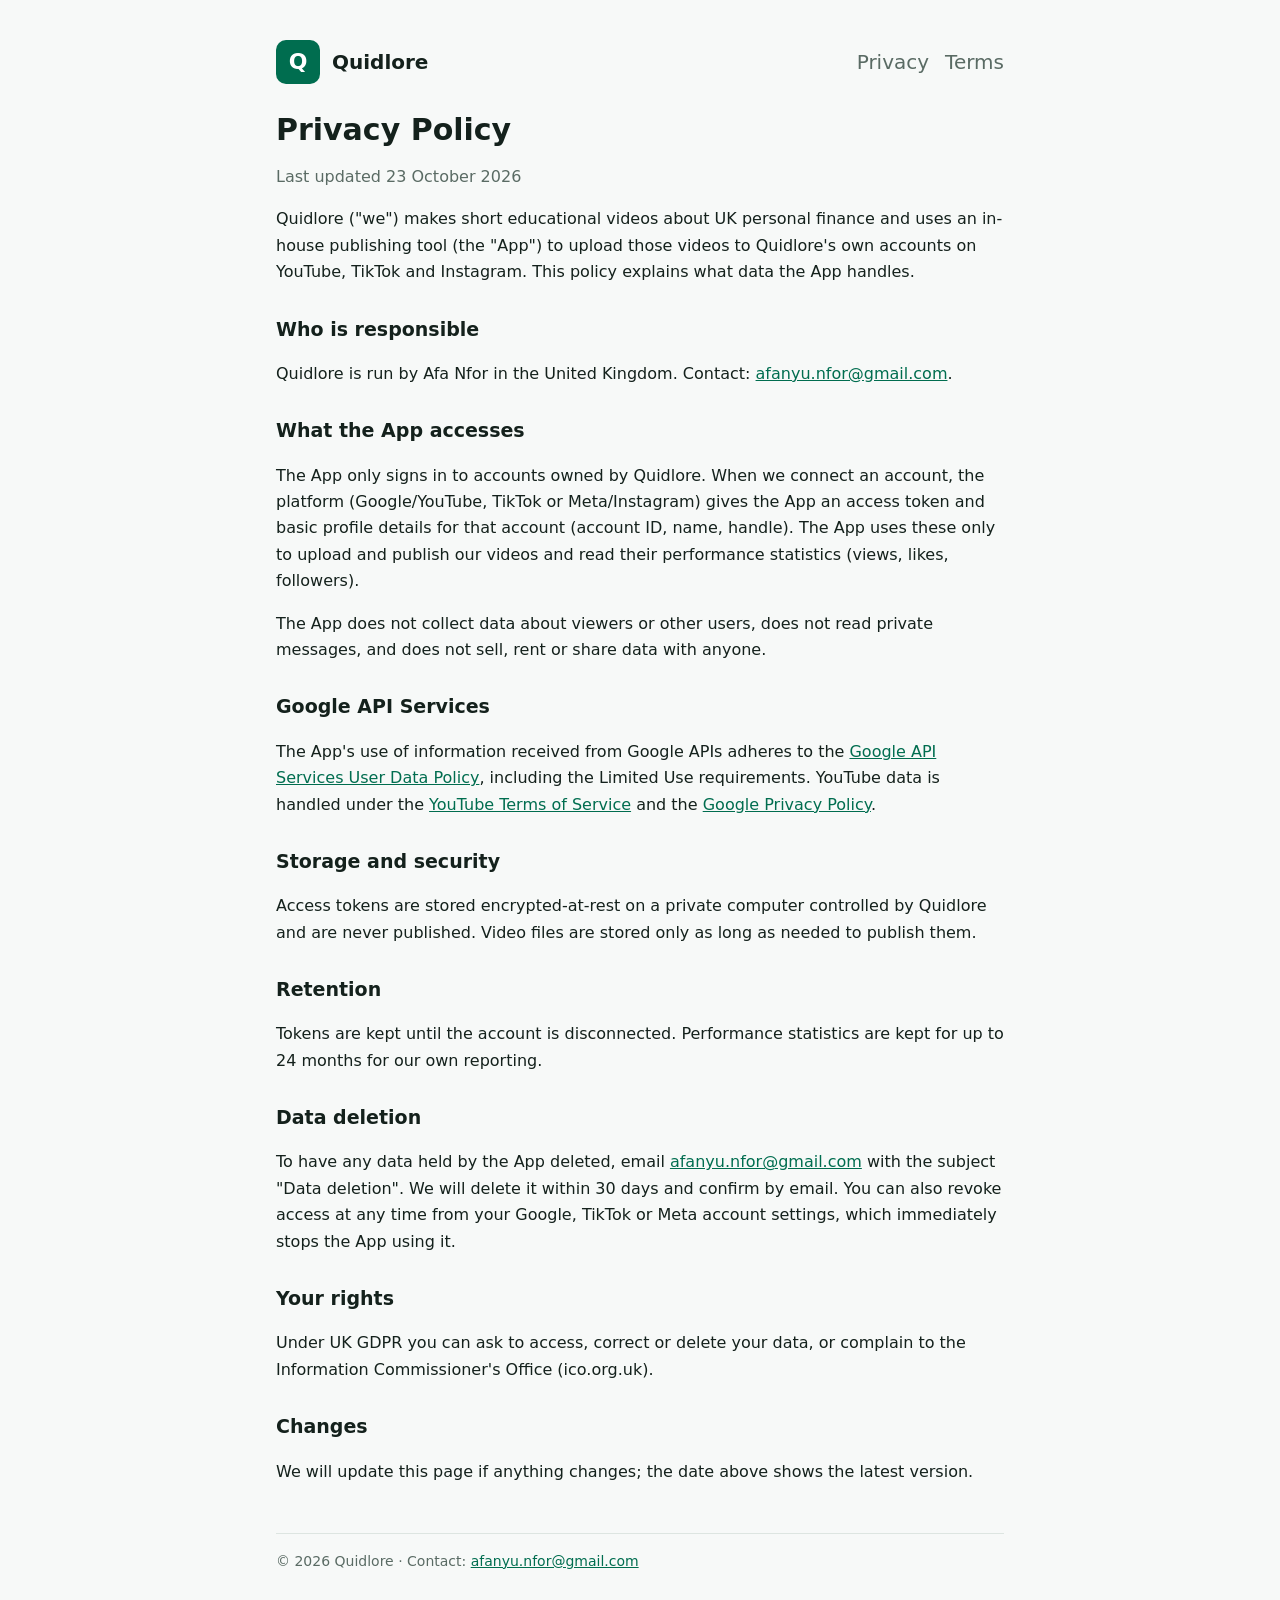
==== privacy.html @ f1fec98b "Add files via upload" ====
<!doctype html><html lang="en-GB"><head><meta charset="utf-8"><meta name="viewport" content="width=device-width,initial-scale=1"><title>Privacy Policy – Quidlore</title><link rel="stylesheet" href="style.css"></head><body><main><header><div class="logo">Q</div><a href="./">Quidlore</a><nav><a href="privacy.html">Privacy</a><a href="terms.html">Terms</a></nav></header>
<h1>Privacy Policy</h1><p class="muted">Last updated 23 October 2026</p>
<p>Quidlore ("we") makes short educational videos about UK personal finance and uses an in-house publishing tool (the "App") to upload those videos to Quidlore's own accounts on YouTube, TikTok and Instagram. This policy explains what data the App handles.</p>
<h2>Who is responsible</h2><p>Quidlore is run by Afa Nfor in the United Kingdom. Contact: <a href="mailto:afanyu.nfor@gmail.com">afanyu.nfor@gmail.com</a>.</p>
<h2>What the App accesses</h2>
<p>The App only signs in to accounts owned by Quidlore. When we connect an account, the platform (Google/YouTube, TikTok or Meta/Instagram) gives the App an access token and basic profile details for that account (account ID, name, handle). The App uses these only to upload and publish our videos and read their performance statistics (views, likes, followers).</p>
<p>The App does not collect data about viewers or other users, does not read private messages, and does not sell, rent or share data with anyone.</p>
<h2>Google API Services</h2><p>The App's use of information received from Google APIs adheres to the <a href="https://developers.google.com/terms/api-services-user-data-policy">Google API Services User Data Policy</a>, including the Limited Use requirements. YouTube data is handled under the <a href="https://www.youtube.com/t/terms">YouTube Terms of Service</a> and the <a href="https://policies.google.com/privacy">Google Privacy Policy</a>.</p>
<h2>Storage and security</h2><p>Access tokens are stored encrypted-at-rest on a private computer controlled by Quidlore and are never published. Video files are stored only as long as needed to publish them.</p>
<h2>Retention</h2><p>Tokens are kept until the account is disconnected. Performance statistics are kept for up to 24 months for our own reporting.</p>
<h2 id="deletion">Data deletion</h2><p>To have any data held by the App deleted, email <a href="mailto:afanyu.nfor@gmail.com">afanyu.nfor@gmail.com</a> with the subject "Data deletion". We will delete it within 30 days and confirm by email. You can also revoke access at any time from your Google, TikTok or Meta account settings, which immediately stops the App using it.</p>
<h2>Your rights</h2><p>Under UK GDPR you can ask to access, correct or delete your data, or complain to the Information Commissioner's Office (ico.org.uk).</p>
<h2>Changes</h2><p>We will update this page if anything changes; the date above shows the latest version.</p>
<footer>© 2026 Quidlore · Contact: <a href="mailto:afanyu.nfor@gmail.com">afanyu.nfor@gmail.com</a></footer></main></body></html>
---- style.css ----
:root{--bg:#f7f9f8;--fg:#14211c;--muted:#5a6b64;--accent:#006d4f;--card:#fff;--line:#dde5e1}
@media (prefers-color-scheme:dark){:root{--bg:#0f1714;--fg:#e6efeb;--muted:#9fb2aa;--accent:#3fbf8f;--card:#16211d;--line:#24332d}}
*{box-sizing:border-box}body{margin:0;background:var(--bg);color:var(--fg);font:16px/1.65 system-ui,-apple-system,"Segoe UI",Roboto,sans-serif}
main{max-width:760px;margin:0 auto;padding:40px 16px 64px}header{display:flex;align-items:center;gap:12px;margin-bottom:28px}
.logo{width:44px;height:44px;border-radius:10px;background:var(--accent);color:#fff;display:grid;place-items:center;font-weight:800;font-size:22px}
header a{color:var(--fg);text-decoration:none;font-weight:700;font-size:20px}nav{margin-left:auto;display:flex;gap:16px;font-size:14px}
nav a{color:var(--muted);font-weight:500}a{color:var(--accent)}h1{font-size:30px;line-height:1.2;margin:0 0 8px}h2{font-size:19px;margin:28px 0 6px}
.muted{color:var(--muted)}.card{background:var(--card);border:1px solid var(--line);border-radius:12px;padding:20px;margin:20px 0}
footer{margin-top:48px;border-top:1px solid var(--line);padding-top:16px;font-size:14px;color:var(--muted)}
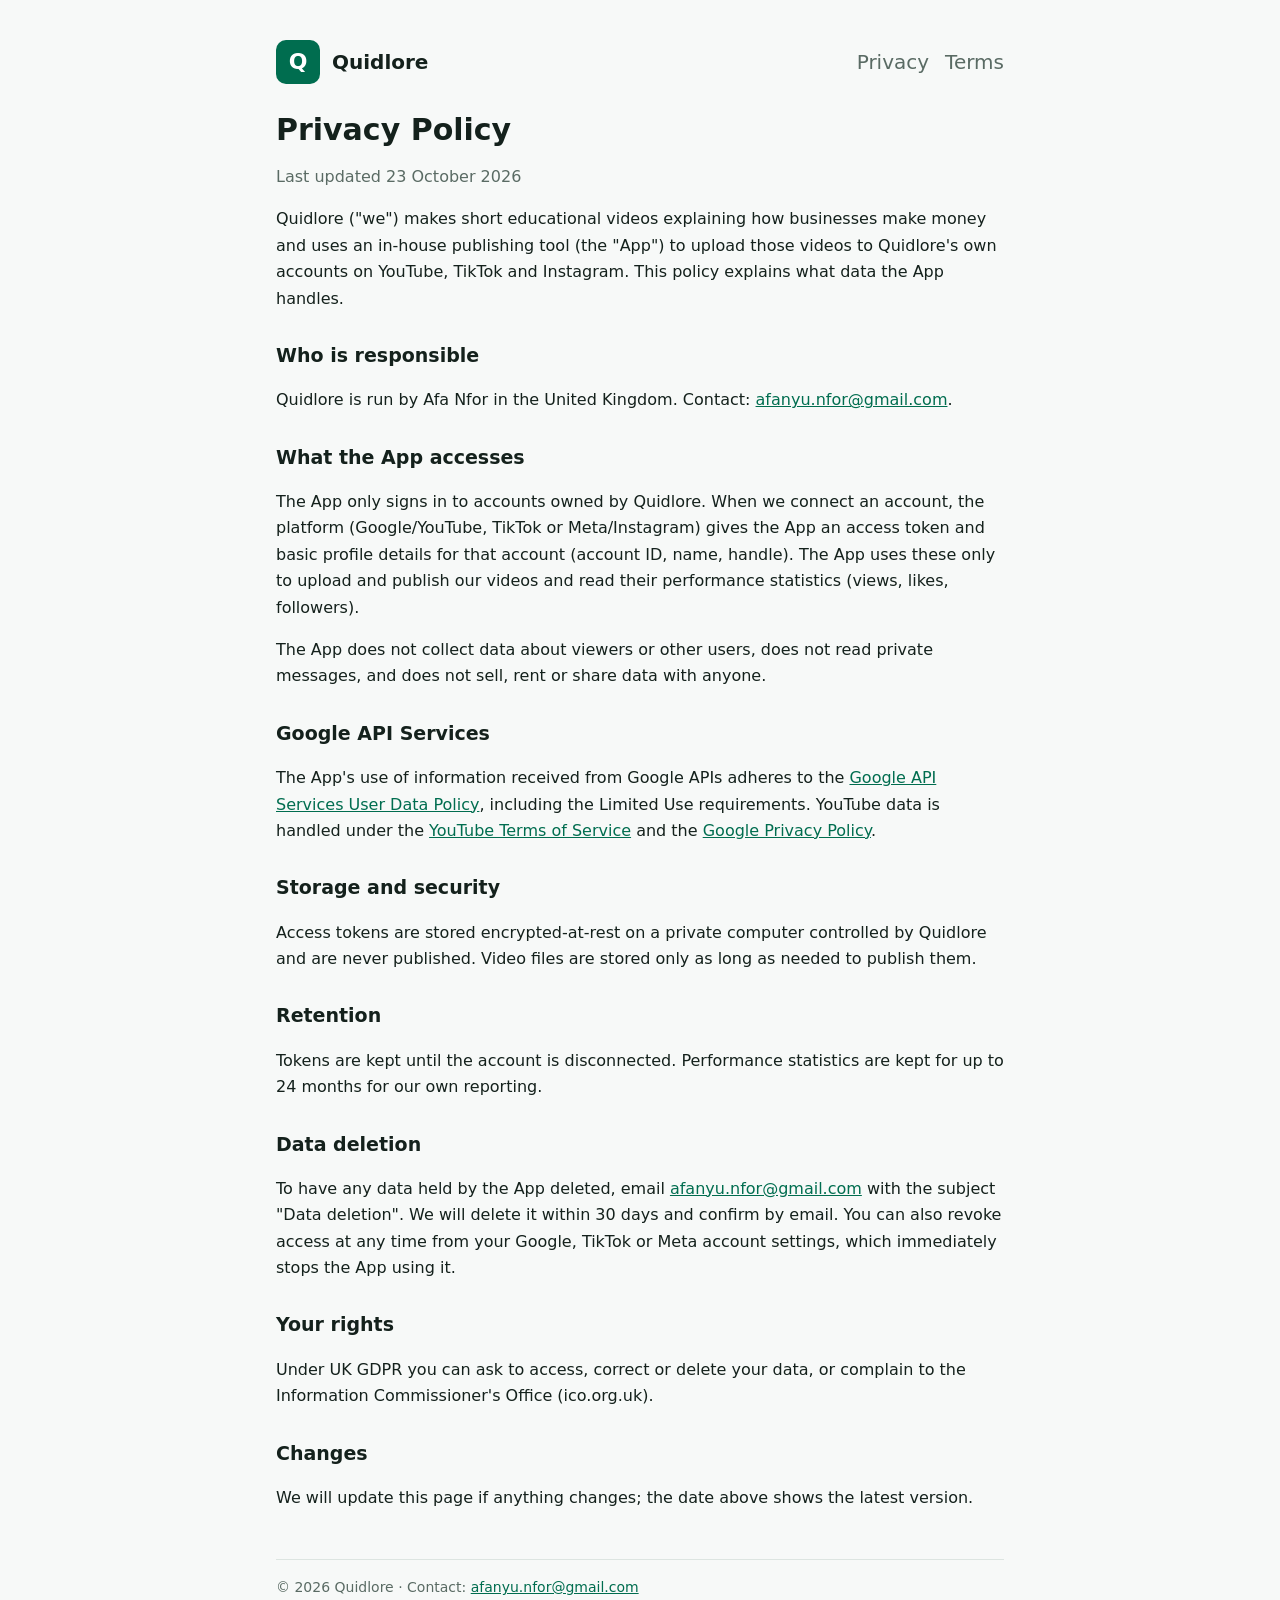
==== commit 2380b014: "Add files via upload" ====
--- a/privacy.html
+++ b/privacy.html
@@ -1,6 +1,6 @@
 <!doctype html><html lang="en-GB"><head><meta charset="utf-8"><meta name="viewport" content="width=device-width,initial-scale=1"><title>Privacy Policy – Quidlore</title><link rel="stylesheet" href="style.css"></head><body><main><header><div class="logo">Q</div><a href="./">Quidlore</a><nav><a href="privacy.html">Privacy</a><a href="terms.html">Terms</a></nav></header>
 <h1>Privacy Policy</h1><p class="muted">Last updated 23 October 2026</p>
-<p>Quidlore ("we") makes short educational videos about UK personal finance and uses an in-house publishing tool (the "App") to upload those videos to Quidlore's own accounts on YouTube, TikTok and Instagram. This policy explains what data the App handles.</p>
+<p>Quidlore ("we") makes short educational videos explaining how businesses make money and uses an in-house publishing tool (the "App") to upload those videos to Quidlore's own accounts on YouTube, TikTok and Instagram. This policy explains what data the App handles.</p>
 <h2>Who is responsible</h2><p>Quidlore is run by Afa Nfor in the United Kingdom. Contact: <a href="mailto:afanyu.nfor@gmail.com">afanyu.nfor@gmail.com</a>.</p>
 <h2>What the App accesses</h2>
 <p>The App only signs in to accounts owned by Quidlore. When we connect an account, the platform (Google/YouTube, TikTok or Meta/Instagram) gives the App an access token and basic profile details for that account (account ID, name, handle). The App uses these only to upload and publish our videos and read their performance statistics (views, likes, followers).</p>
